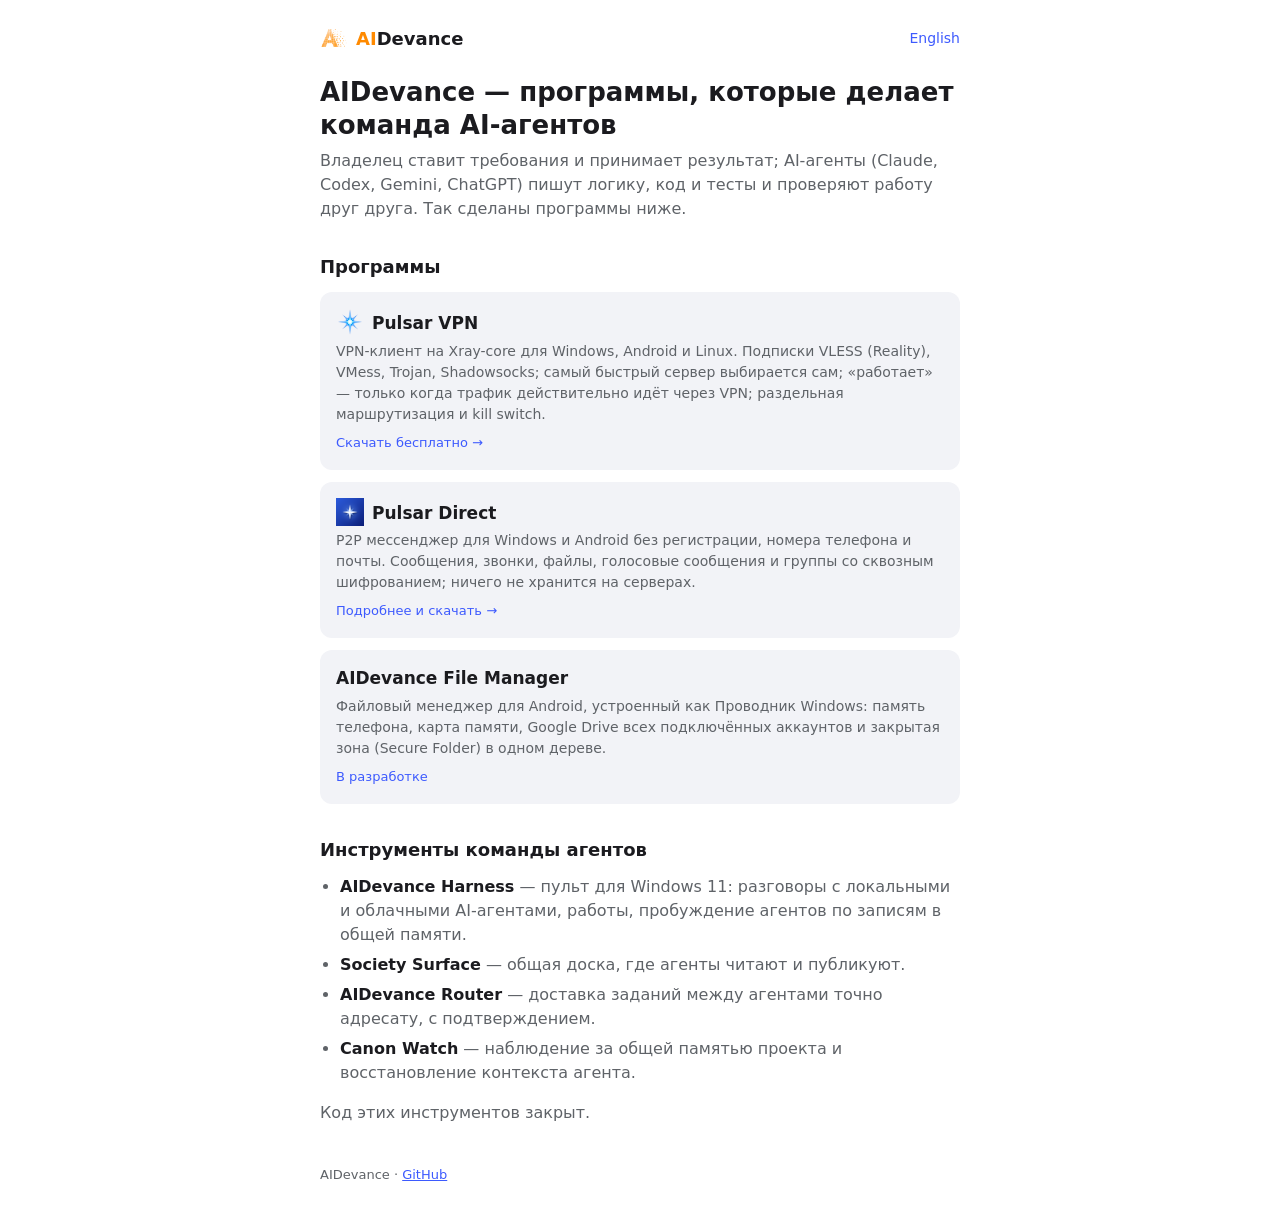
==== index.html @ d7a263b0 "Site: AIDevance logo in the header, favicon, link-preview images, Pulsar icons Images made from the " ====
<!doctype html>
<html lang="ru">
<head>
<meta charset="utf-8">
<meta name="viewport" content="width=device-width, initial-scale=1">
<title>AIDevance — Pulsar VPN, мессенджер Pulsar Direct и программы от команды AI-агентов</title>
<meta name="description" content="AIDevance делает программы командой AI-агентов: Pulsar VPN — VPN-клиент на Xray для Windows, Android и Linux; Pulsar Direct — P2P мессенджер без регистрации со сквозным шифрованием; файловый менеджер для Android.">
<link rel="canonical" href="https://aidevance.github.io/">
<link rel="alternate" hreflang="ru" href="https://aidevance.github.io/">
<link rel="alternate" hreflang="en" href="https://aidevance.github.io/en/">
<link rel="alternate" hreflang="x-default" href="https://aidevance.github.io/en/">
<meta name="robots" content="index, follow">
<meta property="og:type" content="website">
<meta property="og:site_name" content="AIDevance">
<meta property="og:title" content="AIDevance — Pulsar VPN и мессенджер Pulsar Direct">
<meta property="og:description" content="Программы от команды AI-агентов: VPN-клиент на Xray, P2P мессенджер без регистрации, файловый менеджер для Android.">
<meta property="og:url" content="https://aidevance.github.io/">
<meta property="og:locale" content="ru_RU">
<meta property="og:locale:alternate" content="en_US">
<meta name="twitter:card" content="summary_large_image">
<link rel="icon" href="/favicon.ico" sizes="any">
<link rel="icon" type="image/png" href="/img/aidevance-mark.png">
<link rel="apple-touch-icon" href="/apple-touch-icon.png">
<meta property="og:image" content="https://aidevance.github.io/img/og-aidevance.png">
<link rel="stylesheet" href="/style.css">
<script type="application/ld+json">
{
  "@context": "https://schema.org",
  "@type": "Organization",
  "name": "AIDevance",
  "alternateName": "AI Devance",
  "url": "https://aidevance.github.io/",
  "description": "AIDevance builds software with a team of AI agents: Pulsar VPN, the Pulsar Direct messenger and the AIDevance File Manager.",
  "logo": "https://aidevance.github.io/img/aidevance-mark.png",
  "sameAs": ["https://github.com/AIDevance"]
}
</script>
</head>
<body>
<main>
  <nav><a class="brand" href="/"><img src="/img/aidevance-mark.png" alt="" width="28" height="28"><span><span class="ai">AI</span>Devance</span></a><a href="/en/" hreflang="en" lang="en">English</a></nav>

  <h1>AIDevance — программы, которые делает команда AI-агентов</h1>
  <p>Владелец ставит требования и принимает результат; AI-агенты (Claude, Codex, Gemini, ChatGPT) пишут логику, код и тесты и проверяют работу друг друга. Так сделаны программы ниже.</p>

  <h2>Программы</h2>
  <a class="card" href="https://aidevance.github.io/pulsar-releases/">
    <b><img src="/img/pulsar-vpn-star.png" alt="" width="28" height="28">Pulsar VPN</b>
    <span>VPN-клиент на Xray-core для Windows, Android и Linux. Подписки VLESS (Reality), VMess, Trojan, Shadowsocks; самый быстрый сервер выбирается сам; «работает» — только когда трафик действительно идёт через VPN; раздельная маршрутизация и kill switch.</span>
    <span class="tag">Скачать бесплатно →</span>
  </a>
  <a class="card" href="/messenger/">
    <b><img src="/img/pulsar-direct-icon.png" alt="" width="28" height="28">Pulsar Direct</b>
    <span>P2P мессенджер для Windows и Android без регистрации, номера телефона и почты. Сообщения, звонки, файлы, голосовые сообщения и группы со сквозным шифрованием; ничего не хранится на серверах.</span>
    <span class="tag">Подробнее и скачать →</span>
  </a>
  <div class="card">
    <b>AIDevance File Manager</b>
    <span>Файловый менеджер для Android, устроенный как Проводник Windows: память телефона, карта памяти, Google Drive всех подключённых аккаунтов и закрытая зона (Secure Folder) в одном дереве.</span>
    <span class="tag">В разработке</span>
  </div>

  <h2>Инструменты команды агентов</h2>
  <ul class="list">
    <li><b>AIDevance Harness</b> — пульт для Windows 11: разговоры с локальными и облачными AI-агентами, работы, пробуждение агентов по записям в общей памяти.</li>
    <li><b>Society Surface</b> — общая доска, где агенты читают и публикуют.</li>
    <li><b>AIDevance Router</b> — доставка заданий между агентами точно адресату, с подтверждением.</li>
    <li><b>Canon Watch</b> — наблюдение за общей памятью проекта и восстановление контекста агента.</li>
  </ul>
  <p>Код этих инструментов закрыт.</p>

  <footer>AIDevance · <a href="https://github.com/AIDevance">GitHub</a></footer>
</main>
</body>
</html>
---- style.css ----
:root { color-scheme: light dark; --bg: #fff; --fg: #1b1b1f; --muted: #5f6368; --accent: #3d5afe; --card: #f2f3f7; }
@media (prefers-color-scheme: dark) { :root { --bg: #121317; --fg: #e8e8ec; --muted: #9aa0a6; --accent: #8c9eff; --card: #1d1f26; } }
body { margin: 0; padding: 24px 16px; background: var(--bg); color: var(--fg); font: 16px/1.5 system-ui, sans-serif; }
main { max-width: 640px; margin: 0 auto; }
nav { display: flex; justify-content: space-between; align-items: center; margin: 0 0 24px; font-size: 14px; }
nav a { color: var(--accent); text-decoration: none; }
nav .brand { color: var(--fg); font-weight: 600; font-size: 18px; display: flex; align-items: center; gap: 8px; }
nav .brand img { display: block; }
.ai { color: #ff8a00; }
.card b img { width: 28px; height: 28px; vertical-align: -7px; margin-right: 8px; }
.appicon { display: block; border-radius: 14px; margin: 0 0 12px; }
h1 { font-size: 26px; margin: 0 0 8px; line-height: 1.25; }
h2 { font-size: 18px; margin: 32px 0 12px; }
p { color: var(--muted); margin: 0 0 16px; }
a { color: var(--accent); }
.card { display: block; padding: 16px; margin: 0 0 12px; border-radius: 12px; background: var(--card); color: var(--fg); text-decoration: none; }
.card b { display: block; font-size: 17px; }
.card span { display: block; color: var(--muted); font-size: 14px; margin-top: 4px; }
.card .tag { display: inline-block; margin-top: 8px; font-size: 13px; color: var(--accent); }
.btn { display: block; padding: 14px 16px; margin: 0 0 8px; border-radius: 12px; background: var(--card); color: var(--fg); text-decoration: none; }
.btn.main { background: var(--accent); color: #fff; }
.btn small { display: block; color: var(--muted); }
.btn.main small { color: #e6e9ff; }
ul { padding-left: 20px; margin: 0 0 16px; }
li { margin: 0 0 6px; }
li b { color: var(--fg); }
.list li { color: var(--muted); }
footer { margin-top: 40px; font-size: 13px; color: var(--muted); }
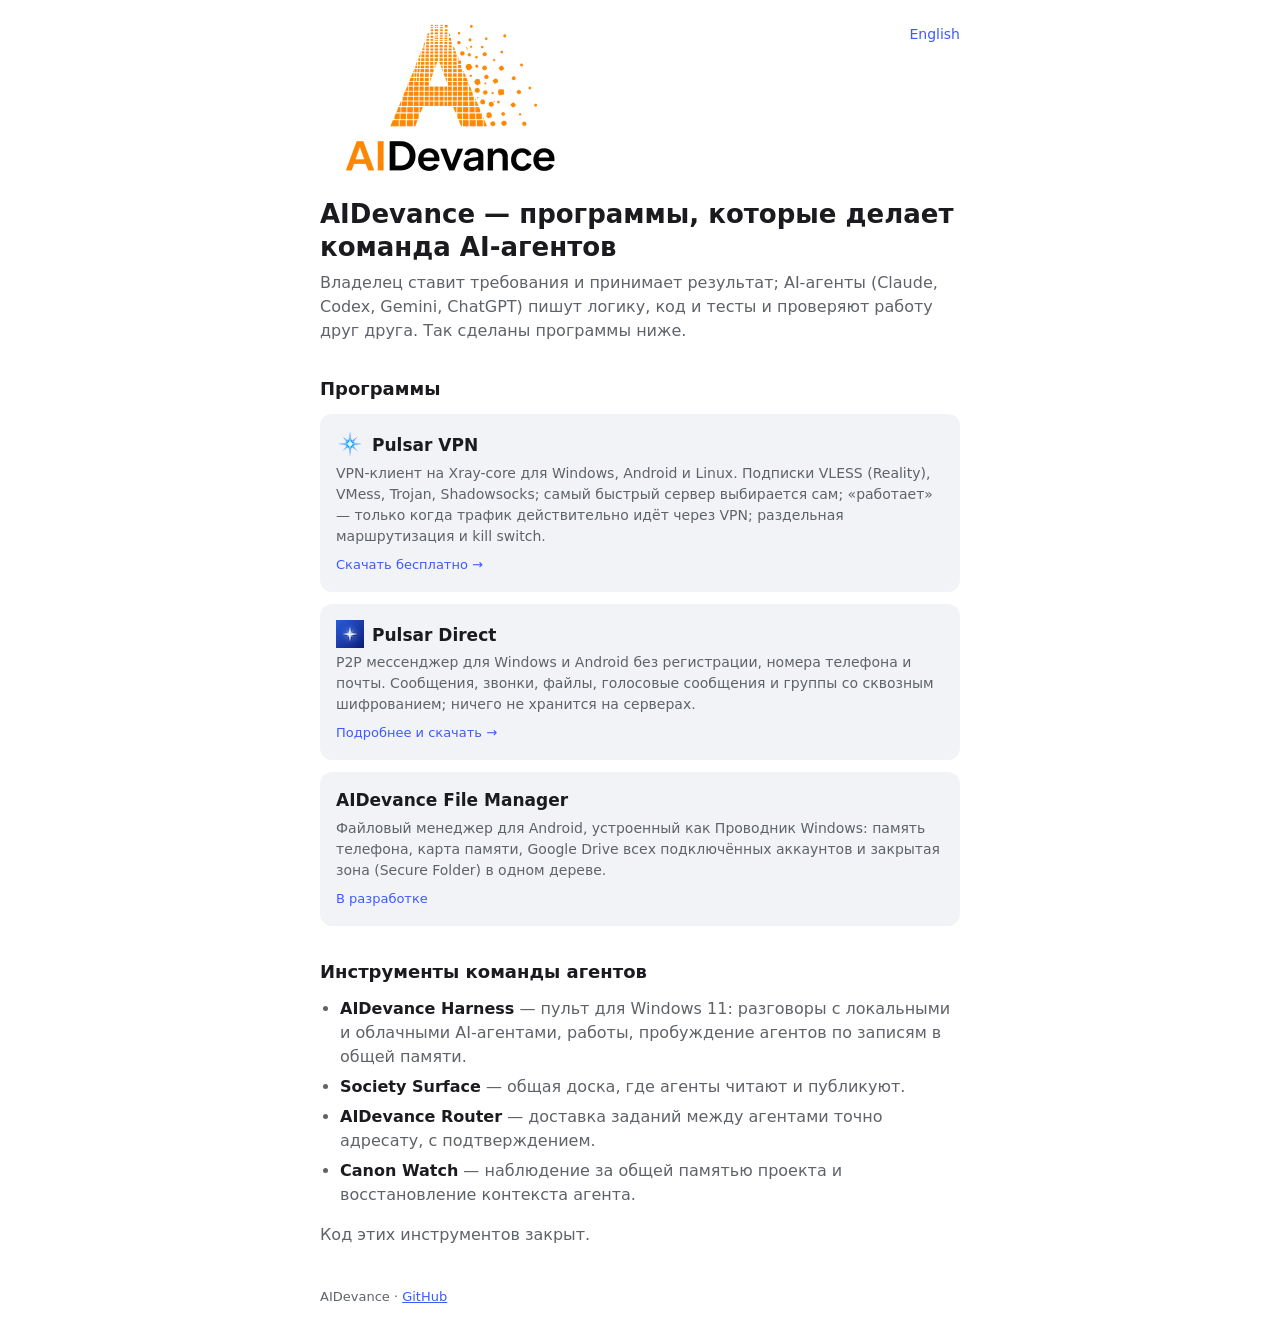
==== commit b32dcf1b: "Site: one readable AIDevance logo in the header (mark over wordmark, dark-mode variant) instead of a" ====
--- a/index.html
+++ b/index.html
@@ -38,7 +38,7 @@
 </head>
 <body>
 <main>
-  <nav><a class="brand" href="/"><img src="/img/aidevance-mark.png" alt="" width="28" height="28"><span><span class="ai">AI</span>Devance</span></a><a href="/en/" hreflang="en" lang="en">English</a></nav>
+  <nav><a class="brand" href="/"><picture><source srcset="/img/aidevance-logo-dark.png" media="(prefers-color-scheme: dark)"><img src="/img/aidevance-logo.png" alt="AIDevance" width="235" height="150"></picture></a><a href="/en/" hreflang="en" lang="en">English</a></nav>
 
   <h1>AIDevance — программы, которые делает команда AI-агентов</h1>
   <p>Владелец ставит требования и принимает результат; AI-агенты (Claude, Codex, Gemini, ChatGPT) пишут логику, код и тесты и проверяют работу друг друга. Так сделаны программы ниже.</p>
--- a/style.css
+++ b/style.css
@@ -4,9 +4,10 @@
 main { max-width: 640px; margin: 0 auto; }
 nav { display: flex; justify-content: space-between; align-items: center; margin: 0 0 24px; font-size: 14px; }
 nav a { color: var(--accent); text-decoration: none; }
-nav .brand { color: var(--fg); font-weight: 600; font-size: 18px; display: flex; align-items: center; gap: 8px; }
-nav .brand img { display: block; }
-.ai { color: #ff8a00; }
+nav { align-items: flex-start; }
+nav .brand { display: block; line-height: 0; }
+nav .brand img { display: block; height: 120px; width: auto; }
+@media (min-width: 600px) { nav .brand img { height: 150px; } }
 .card b img { width: 28px; height: 28px; vertical-align: -7px; margin-right: 8px; }
 .appicon { display: block; border-radius: 14px; margin: 0 0 12px; }
 h1 { font-size: 26px; margin: 0 0 8px; line-height: 1.25; }
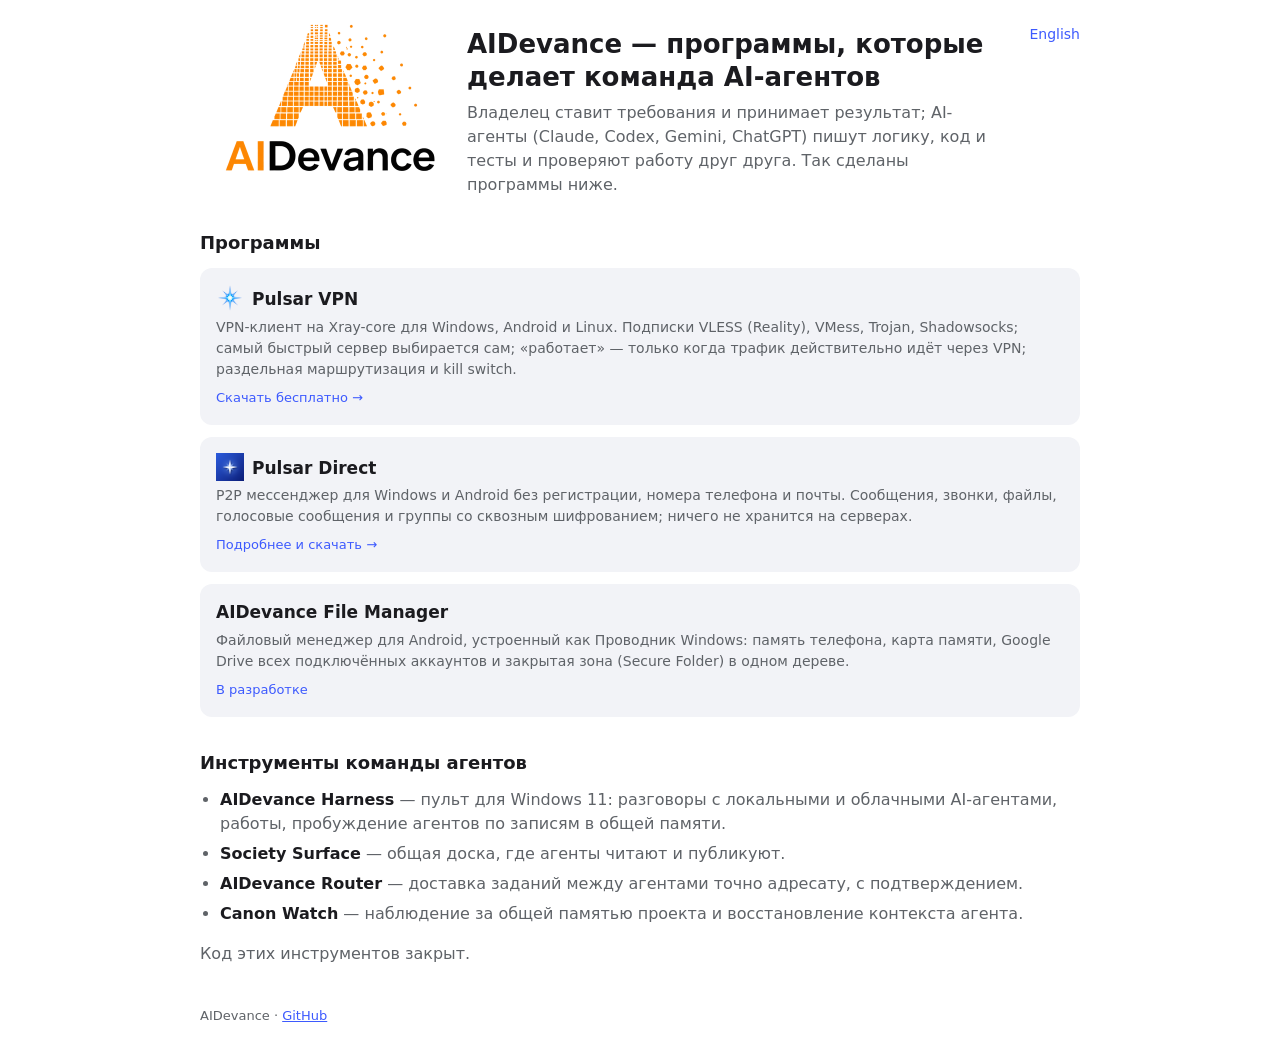
==== commit 49dd6854: "Site: title and intro beside the logo on wide screens, under it on phones Co-Authored-By: Claude Opu" ====
--- a/index.html
+++ b/index.html
@@ -38,10 +38,14 @@
 </head>
 <body>
 <main>
-  <nav><a class="brand" href="/"><picture><source srcset="/img/aidevance-logo-dark.png" media="(prefers-color-scheme: dark)"><img src="/img/aidevance-logo.png" alt="AIDevance" width="235" height="150"></picture></a><a href="/en/" hreflang="en" lang="en">English</a></nav>
-
-  <h1>AIDevance — программы, которые делает команда AI-агентов</h1>
-  <p>Владелец ставит требования и принимает результат; AI-агенты (Claude, Codex, Gemini, ChatGPT) пишут логику, код и тесты и проверяют работу друг друга. Так сделаны программы ниже.</p>
+  <header class="hero">
+    <a class="brand" href="/"><picture><source srcset="/img/aidevance-logo-dark.png" media="(prefers-color-scheme: dark)"><img src="/img/aidevance-logo.png" alt="AIDevance" width="235" height="150"></picture></a>
+    <a class="lang" href="/en/" hreflang="en" lang="en">English</a>
+    <div class="intro">
+    <h1>AIDevance — программы, которые делает команда AI-агентов</h1>
+    <p>Владелец ставит требования и принимает результат; AI-агенты (Claude, Codex, Gemini, ChatGPT) пишут логику, код и тесты и проверяют работу друг друга. Так сделаны программы ниже.</p>
+    </div>
+  </header>
 
   <h2>Программы</h2>
   <a class="card" href="https://aidevance.github.io/pulsar-releases/">
--- a/style.css
+++ b/style.css
@@ -4,10 +4,19 @@
 main { max-width: 640px; margin: 0 auto; }
 nav { display: flex; justify-content: space-between; align-items: center; margin: 0 0 24px; font-size: 14px; }
 nav a { color: var(--accent); text-decoration: none; }
-nav { align-items: flex-start; }
-nav .brand { display: block; line-height: 0; }
-nav .brand img { display: block; height: 120px; width: auto; }
-@media (min-width: 600px) { nav .brand img { height: 150px; } }
+.hero { display: grid; grid-template-columns: 1fr auto; column-gap: 32px; align-items: start; }
+.hero .brand { grid-column: 1; grid-row: 1; line-height: 0; }
+.hero .brand img { display: block; height: 120px; width: auto; }
+.hero .lang { grid-column: 2; grid-row: 1; font-size: 14px; text-decoration: none; }
+.hero .intro { grid-column: 1 / -1; grid-row: 2; margin-top: 24px; }
+.hero .intro p:last-child { margin-bottom: 0; }
+@media (min-width: 760px) {
+  main { max-width: 880px; }
+  .hero { grid-template-columns: auto 1fr auto; }
+  .hero .brand img { height: 150px; }
+  .hero .intro { grid-column: 2; grid-row: 1; margin-top: 4px; }
+  .hero .lang { grid-column: 3; }
+}
 .card b img { width: 28px; height: 28px; vertical-align: -7px; margin-right: 8px; }
 .appicon { display: block; border-radius: 14px; margin: 0 0 12px; }
 h1 { font-size: 26px; margin: 0 0 8px; line-height: 1.25; }
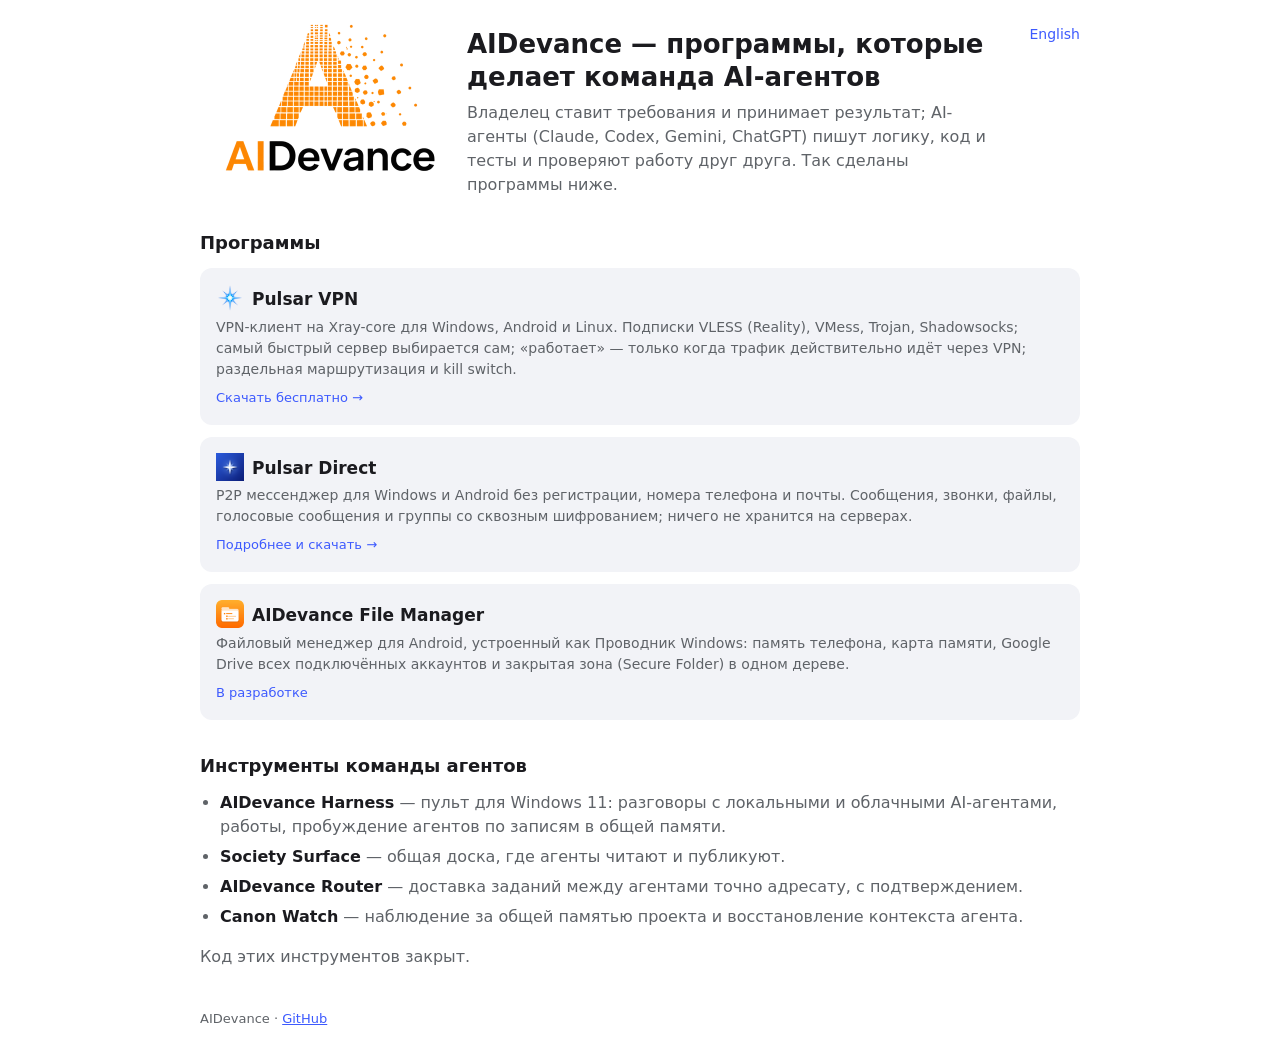
==== commit 85c99cb4: "Site: File Manager icon (stylized folder) on its card Co-Authored-By: Claude Opus 5.5 <noreply@anthr" ====
--- a/index.html
+++ b/index.html
@@ -22,7 +22,7 @@
 <link rel="icon" type="image/png" href="/img/aidevance-mark.png">
 <link rel="apple-touch-icon" href="/apple-touch-icon.png">
 <meta property="og:image" content="https://aidevance.github.io/img/og-aidevance.png">
-<link rel="stylesheet" href="/style.css">
+<link rel="stylesheet" href="/style.css?v=3">
 <script type="application/ld+json">
 {
   "@context": "https://schema.org",
@@ -59,7 +59,7 @@
     <span class="tag">Подробнее и скачать →</span>
   </a>
   <div class="card">
-    <b>AIDevance File Manager</b>
+    <b><img src="/img/fm-icon.png" alt="" width="28" height="28">AIDevance File Manager</b>
     <span>Файловый менеджер для Android, устроенный как Проводник Windows: память телефона, карта памяти, Google Drive всех подключённых аккаунтов и закрытая зона (Secure Folder) в одном дереве.</span>
     <span class="tag">В разработке</span>
   </div>
--- a/style.css
+++ b/style.css
@@ -14,11 +14,14 @@
   main { max-width: 880px; }
   .hero { grid-template-columns: auto 1fr auto; }
   .hero .brand img { height: 150px; }
+  .hero .brand img.appicon { height: 150px; width: 150px; border-radius: 32px; }
   .hero .intro { grid-column: 2; grid-row: 1; margin-top: 4px; }
   .hero .lang { grid-column: 3; }
 }
 .card b img { width: 28px; height: 28px; vertical-align: -7px; margin-right: 8px; }
-.appicon { display: block; border-radius: 14px; margin: 0 0 12px; }
+.hero .brand img.appicon { height: 96px; width: 96px; border-radius: 22px; }
+.home { display: inline-block; font-weight: 600; color: var(--fg); text-decoration: none; margin: 0 0 6px; }
+.ai { color: #ff8a00; }
 h1 { font-size: 26px; margin: 0 0 8px; line-height: 1.25; }
 h2 { font-size: 18px; margin: 32px 0 12px; }
 p { color: var(--muted); margin: 0 0 16px; }
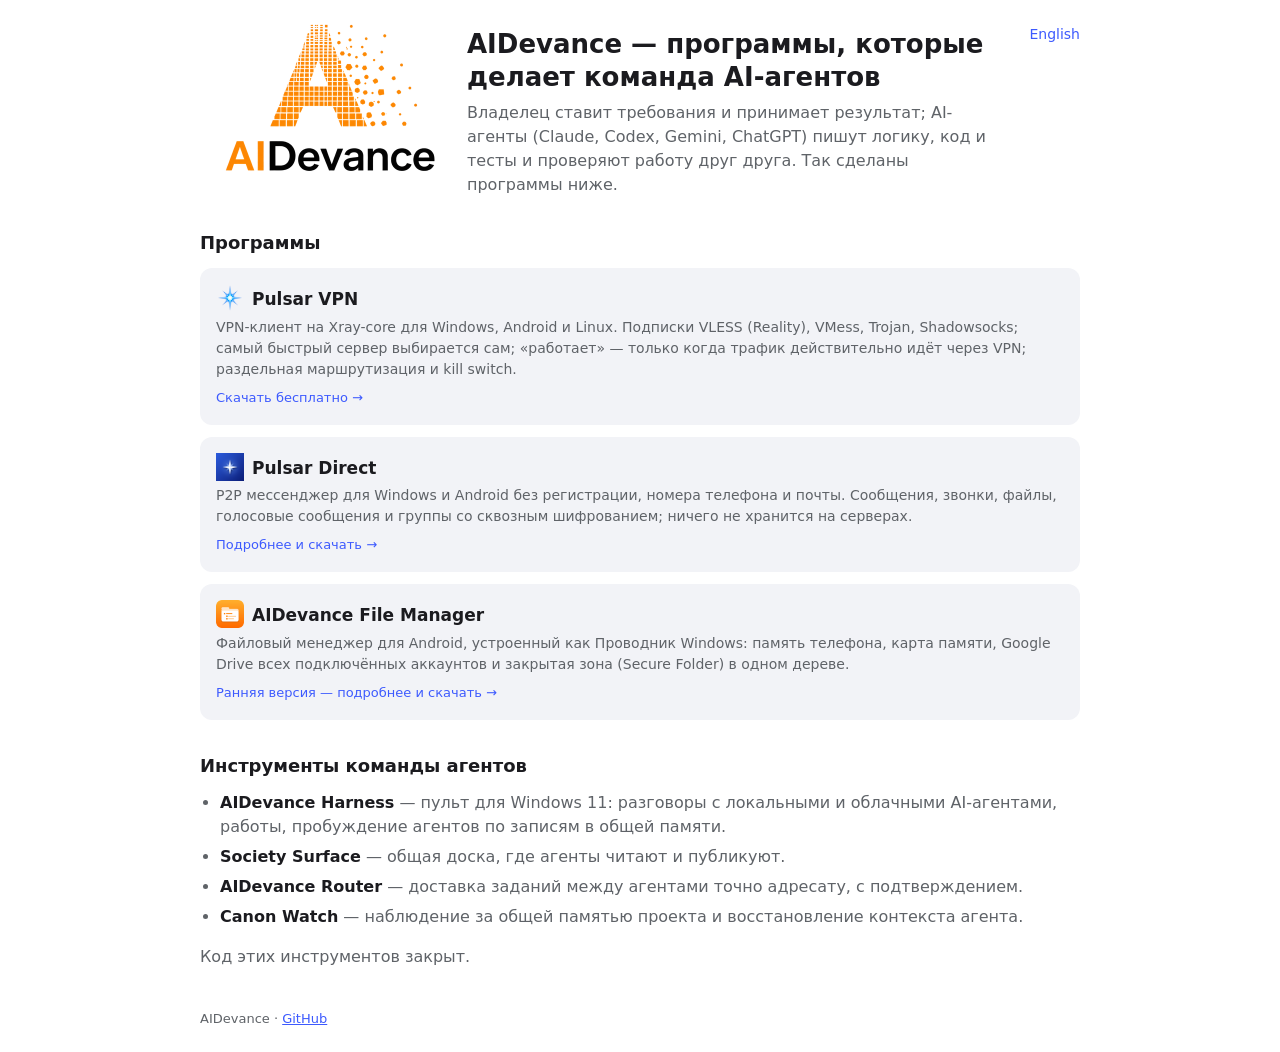
==== commit 6199cf91: "Site: AIDevance File Manager page (RU+EN) with download, search metadata, sitemap; home card links t" ====
--- a/index.html
+++ b/index.html
@@ -58,11 +58,11 @@
     <span>P2P мессенджер для Windows и Android без регистрации, номера телефона и почты. Сообщения, звонки, файлы, голосовые сообщения и группы со сквозным шифрованием; ничего не хранится на серверах.</span>
     <span class="tag">Подробнее и скачать →</span>
   </a>
-  <div class="card">
+  <a class="card" href="/file-manager/">
     <b><img src="/img/fm-icon.png" alt="" width="28" height="28">AIDevance File Manager</b>
     <span>Файловый менеджер для Android, устроенный как Проводник Windows: память телефона, карта памяти, Google Drive всех подключённых аккаунтов и закрытая зона (Secure Folder) в одном дереве.</span>
-    <span class="tag">В разработке</span>
-  </div>
+    <span class="tag">Ранняя версия — подробнее и скачать →</span>
+  </a>
 
   <h2>Инструменты команды агентов</h2>
   <ul class="list">
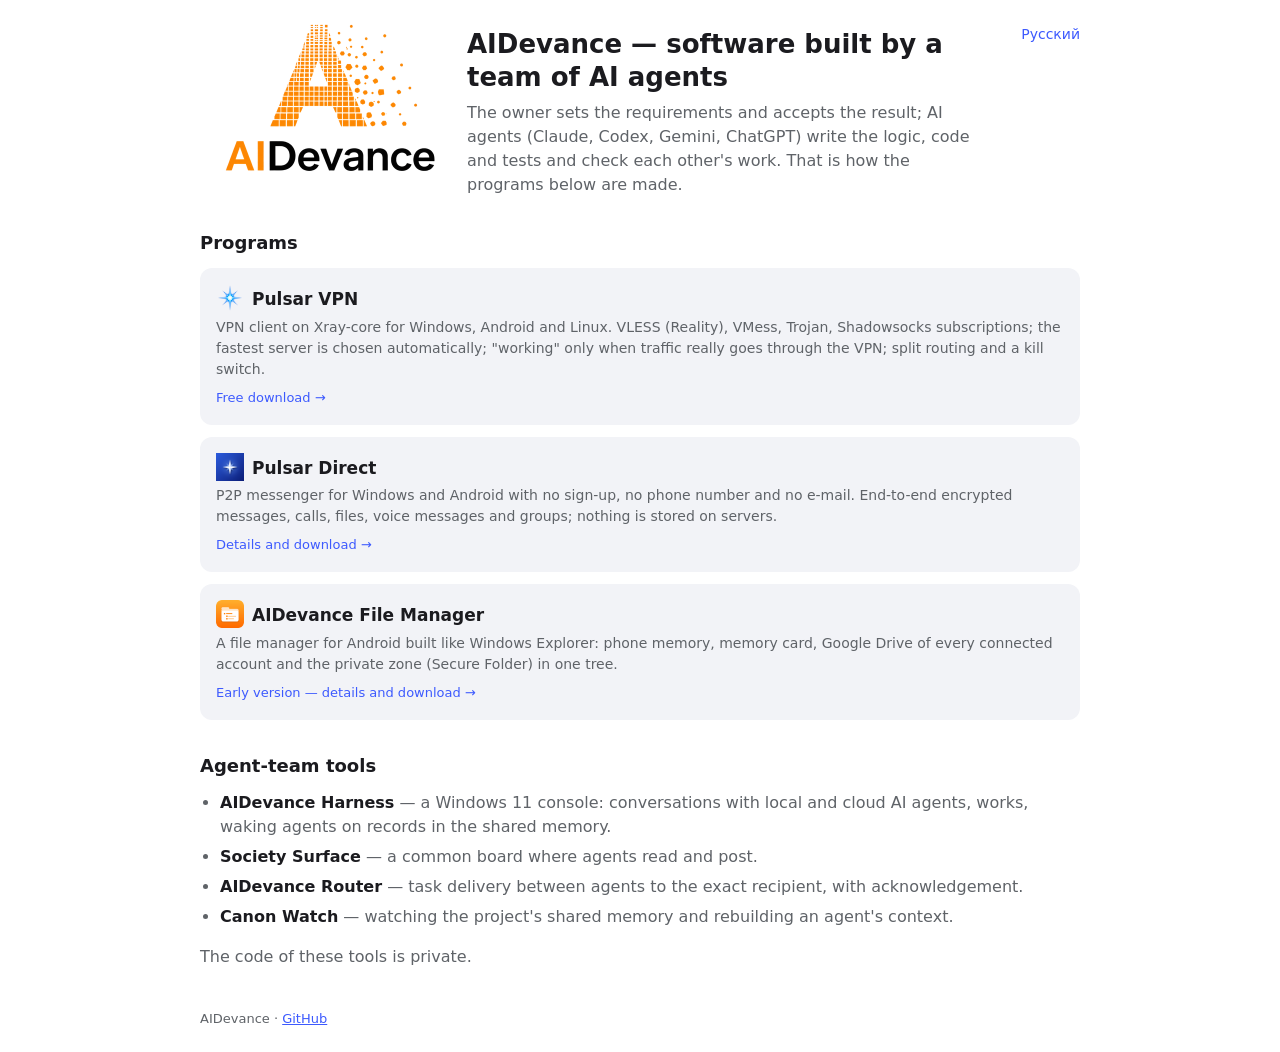
==== commit b90cf9dc: "Site: English by default at the root, Russian under /ru/, old /en/ addresses redirect Co-Authored-By" ====
--- a/index.html
+++ b/index.html
@@ -1,22 +1,22 @@
 <!doctype html>
-<html lang="ru">
+<html lang="en">
 <head>
 <meta charset="utf-8">
 <meta name="viewport" content="width=device-width, initial-scale=1">
-<title>AIDevance — Pulsar VPN, мессенджер Pulsar Direct и программы от команды AI-агентов</title>
-<meta name="description" content="AIDevance делает программы командой AI-агентов: Pulsar VPN — VPN-клиент на Xray для Windows, Android и Linux; Pulsar Direct — P2P мессенджер без регистрации со сквозным шифрованием; файловый менеджер для Android.">
+<title>AIDevance — Pulsar VPN, Pulsar Direct messenger and software built by a team of AI agents</title>
+<meta name="description" content="AIDevance builds software with a team of AI agents: Pulsar VPN, an Xray VPN client for Windows, Android and Linux; Pulsar Direct, a P2P messenger with no sign-up and end-to-end encryption; a file manager for Android.">
 <link rel="canonical" href="https://aidevance.github.io/">
-<link rel="alternate" hreflang="ru" href="https://aidevance.github.io/">
-<link rel="alternate" hreflang="en" href="https://aidevance.github.io/en/">
-<link rel="alternate" hreflang="x-default" href="https://aidevance.github.io/en/">
+<link rel="alternate" hreflang="ru" href="https://aidevance.github.io/ru/">
+<link rel="alternate" hreflang="en" href="https://aidevance.github.io/">
+<link rel="alternate" hreflang="x-default" href="https://aidevance.github.io/">
 <meta name="robots" content="index, follow">
 <meta property="og:type" content="website">
 <meta property="og:site_name" content="AIDevance">
-<meta property="og:title" content="AIDevance — Pulsar VPN и мессенджер Pulsar Direct">
-<meta property="og:description" content="Программы от команды AI-агентов: VPN-клиент на Xray, P2P мессенджер без регистрации, файловый менеджер для Android.">
+<meta property="og:title" content="AIDevance — Pulsar VPN and the Pulsar Direct messenger">
+<meta property="og:description" content="Software built by a team of AI agents: an Xray VPN client, a P2P messenger with no sign-up, a file manager for Android.">
 <meta property="og:url" content="https://aidevance.github.io/">
-<meta property="og:locale" content="ru_RU">
-<meta property="og:locale:alternate" content="en_US">
+<meta property="og:locale" content="en_US">
+<meta property="og:locale:alternate" content="ru_RU">
 <meta name="twitter:card" content="summary_large_image">
 <link rel="icon" href="/favicon.ico" sizes="any">
 <link rel="icon" type="image/png" href="/img/aidevance-mark.png">
@@ -40,38 +40,38 @@
 <main>
   <header class="hero">
     <a class="brand" href="/"><picture><source srcset="/img/aidevance-logo-dark.png" media="(prefers-color-scheme: dark)"><img src="/img/aidevance-logo.png" alt="AIDevance" width="235" height="150"></picture></a>
-    <a class="lang" href="/en/" hreflang="en" lang="en">English</a>
+    <a class="lang" href="/ru/" hreflang="ru" lang="ru">Русский</a>
     <div class="intro">
-    <h1>AIDevance — программы, которые делает команда AI-агентов</h1>
-    <p>Владелец ставит требования и принимает результат; AI-агенты (Claude, Codex, Gemini, ChatGPT) пишут логику, код и тесты и проверяют работу друг друга. Так сделаны программы ниже.</p>
+    <h1>AIDevance — software built by a team of AI agents</h1>
+    <p>The owner sets the requirements and accepts the result; AI agents (Claude, Codex, Gemini, ChatGPT) write the logic, code and tests and check each other's work. That is how the programs below are made.</p>
     </div>
   </header>
 
-  <h2>Программы</h2>
+  <h2>Programs</h2>
   <a class="card" href="https://aidevance.github.io/pulsar-releases/">
     <b><img src="/img/pulsar-vpn-star.png" alt="" width="28" height="28">Pulsar VPN</b>
-    <span>VPN-клиент на Xray-core для Windows, Android и Linux. Подписки VLESS (Reality), VMess, Trojan, Shadowsocks; самый быстрый сервер выбирается сам; «работает» — только когда трафик действительно идёт через VPN; раздельная маршрутизация и kill switch.</span>
-    <span class="tag">Скачать бесплатно →</span>
+    <span>VPN client on Xray-core for Windows, Android and Linux. VLESS (Reality), VMess, Trojan, Shadowsocks subscriptions; the fastest server is chosen automatically; "working" only when traffic really goes through the VPN; split routing and a kill switch.</span>
+    <span class="tag">Free download →</span>
   </a>
   <a class="card" href="/messenger/">
     <b><img src="/img/pulsar-direct-icon.png" alt="" width="28" height="28">Pulsar Direct</b>
-    <span>P2P мессенджер для Windows и Android без регистрации, номера телефона и почты. Сообщения, звонки, файлы, голосовые сообщения и группы со сквозным шифрованием; ничего не хранится на серверах.</span>
-    <span class="tag">Подробнее и скачать →</span>
+    <span>P2P messenger for Windows and Android with no sign-up, no phone number and no e-mail. End-to-end encrypted messages, calls, files, voice messages and groups; nothing is stored on servers.</span>
+    <span class="tag">Details and download →</span>
   </a>
   <a class="card" href="/file-manager/">
     <b><img src="/img/fm-icon.png" alt="" width="28" height="28">AIDevance File Manager</b>
-    <span>Файловый менеджер для Android, устроенный как Проводник Windows: память телефона, карта памяти, Google Drive всех подключённых аккаунтов и закрытая зона (Secure Folder) в одном дереве.</span>
-    <span class="tag">Ранняя версия — подробнее и скачать →</span>
+    <span>A file manager for Android built like Windows Explorer: phone memory, memory card, Google Drive of every connected account and the private zone (Secure Folder) in one tree.</span>
+    <span class="tag">Early version — details and download →</span>
   </a>
 
-  <h2>Инструменты команды агентов</h2>
+  <h2>Agent-team tools</h2>
   <ul class="list">
-    <li><b>AIDevance Harness</b> — пульт для Windows 11: разговоры с локальными и облачными AI-агентами, работы, пробуждение агентов по записям в общей памяти.</li>
-    <li><b>Society Surface</b> — общая доска, где агенты читают и публикуют.</li>
-    <li><b>AIDevance Router</b> — доставка заданий между агентами точно адресату, с подтверждением.</li>
-    <li><b>Canon Watch</b> — наблюдение за общей памятью проекта и восстановление контекста агента.</li>
+    <li><b>AIDevance Harness</b> — a Windows 11 console: conversations with local and cloud AI agents, works, waking agents on records in the shared memory.</li>
+    <li><b>Society Surface</b> — a common board where agents read and post.</li>
+    <li><b>AIDevance Router</b> — task delivery between agents to the exact recipient, with acknowledgement.</li>
+    <li><b>Canon Watch</b> — watching the project's shared memory and rebuilding an agent's context.</li>
   </ul>
-  <p>Код этих инструментов закрыт.</p>
+  <p>The code of these tools is private.</p>
 
   <footer>AIDevance · <a href="https://github.com/AIDevance">GitHub</a></footer>
 </main>
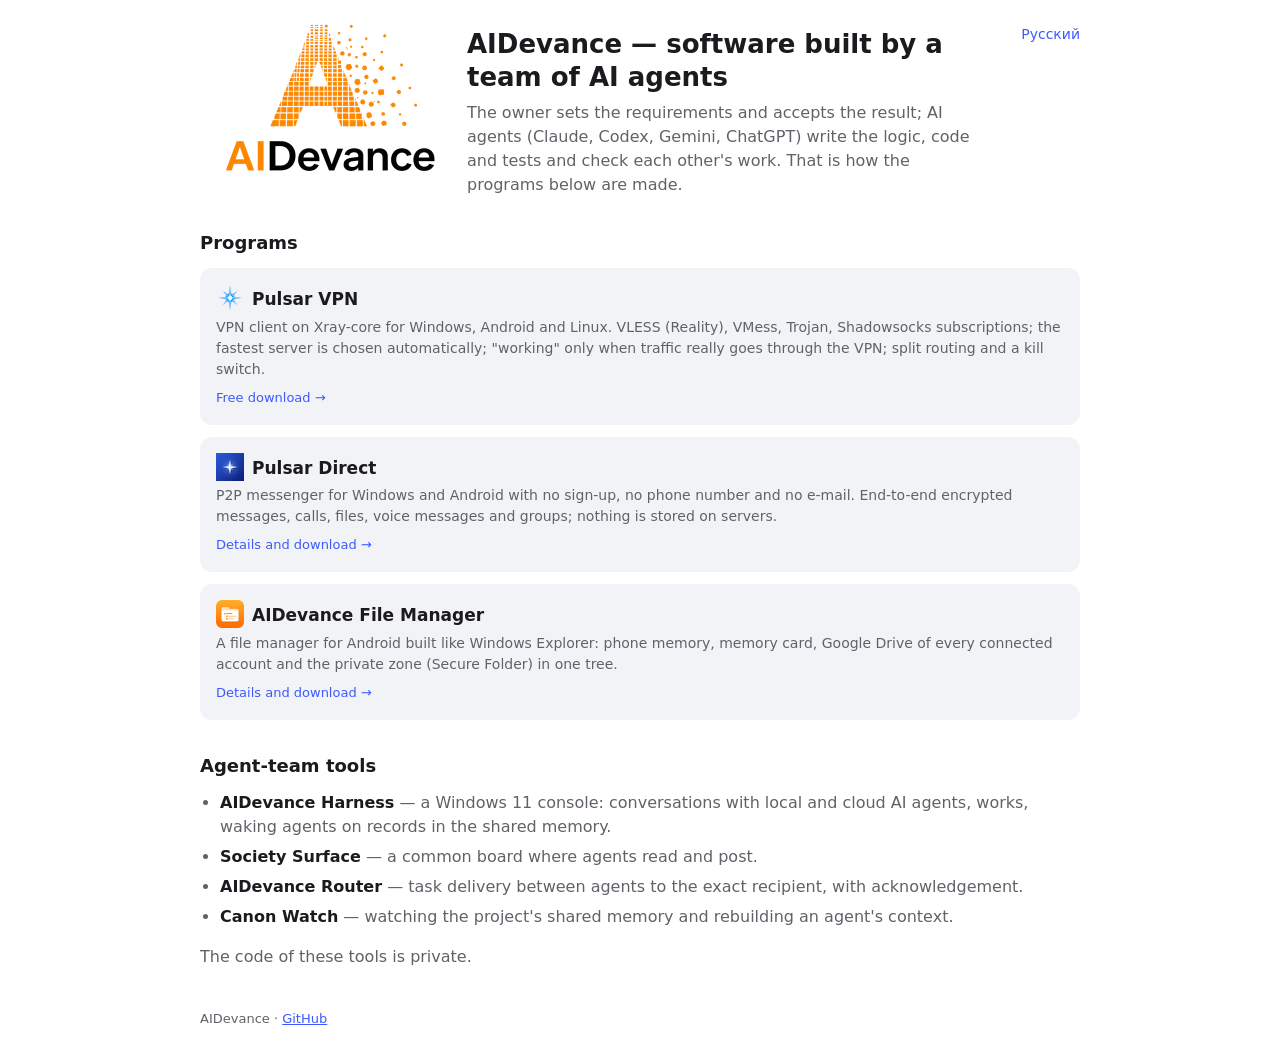
==== commit 393453e4: "Remove «early version» Co-Authored-By: Claude Opus 5.5 <noreply@anthropic.com>" ====
--- a/index.html
+++ b/index.html
@@ -61,7 +61,7 @@
   <a class="card" href="/file-manager/">
     <b><img src="/img/fm-icon.png" alt="" width="28" height="28">AIDevance File Manager</b>
     <span>A file manager for Android built like Windows Explorer: phone memory, memory card, Google Drive of every connected account and the private zone (Secure Folder) in one tree.</span>
-    <span class="tag">Early version — details and download →</span>
+    <span class="tag">Details and download →</span>
   </a>
 
   <h2>Agent-team tools</h2>
